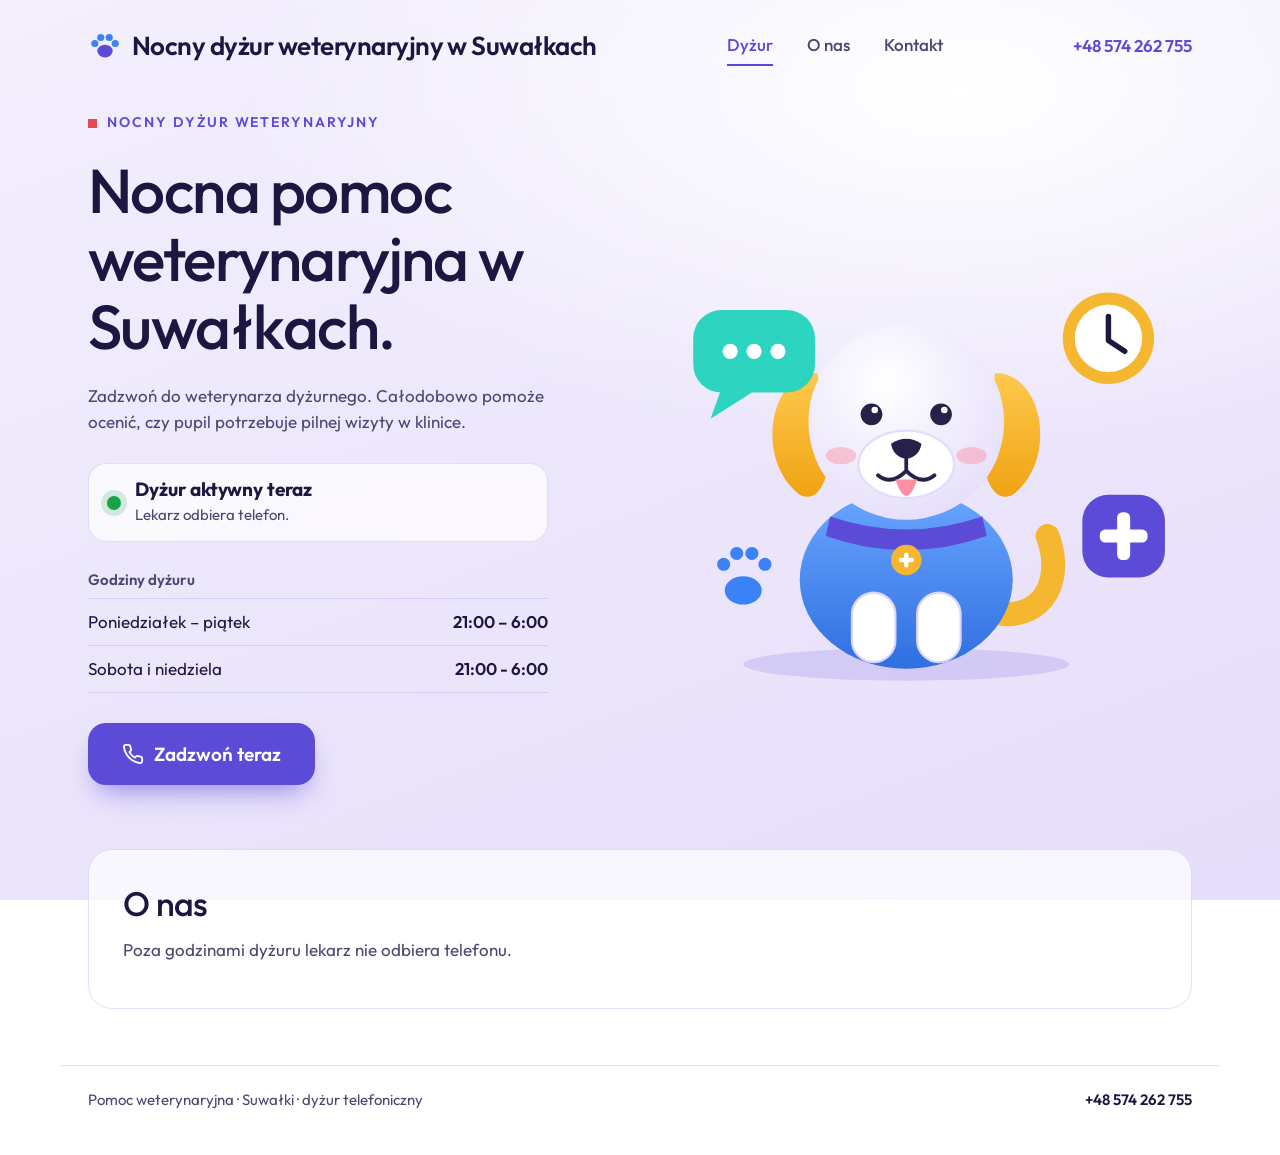
==== index.html @ 1a433df3 "Update index.html" ====
<!doctype html>
<html lang="pl">
<head>
<meta charset="utf-8">
<meta name="viewport" content="width=device-width, initial-scale=1">
<title>Nocny dyżur weterynaryjny – Suwałki – +48 574 262 755 | weterynarz całodobowo</title>
<meta name="description" content="Nocny dyżur weterynaryjny Suwałki | +48 574 262 755 | Pomoc dla zwierząt całodobowa Suwałki">
<link rel="icon" href="data:image/svg+xml,%3Csvg xmlns='http://www.w3.org/2000/svg' viewBox='0 0 100 100'%3E%3Ctext y='.9em' font-size='90'%3E%F0%9F%90%BE%3C/text%3E%3C/svg%3E">
<link rel="preconnect" href="https://fonts.googleapis.com">
<link rel="preconnect" href="https://fonts.gstatic.com" crossorigin>
<link href="https://fonts.googleapis.com/css2?family=Outfit:wght@400;500;600&display=swap" rel="stylesheet">
<link rel="stylesheet" href="style.css">
</head>
<body>

<div class="closed-bar" id="closed-bar" hidden>
  <div class="wrap">
    <strong>Poza godzinami dyżuru.</strong>
    <span>Następny dyżur: <span data-next></span>.</span>
    <a href="nieobecny.html">Pilny przypadek? Zobacz, co robić</a>
  </div>
</div>

<header>
  <div class="wrap">
    <a class="logo" href="./" aria-label="Strona główna">
      <svg viewBox="0 0 40 40" aria-hidden="true"><ellipse cx="20" cy="26" rx="9" ry="7.5" fill="#5b4bd6"/><circle cx="8" cy="17" r="4.2" fill="#3b82f6"/><circle cx="15" cy="10" r="4.2" fill="#3b82f6"/><circle cx="25" cy="10" r="4.2" fill="#3b82f6"/><circle cx="32" cy="17" r="4.2" fill="#3b82f6"/></svg>
      <span>Nocny dyżur weterynaryjny w Suwałkach</span>
    </a>
    <nav aria-label="Menu główne">
      <a href="#dyzur" aria-current="page">Dyżur</a>
      <a href="#o-nas">O nas</a>
      <a href="#kontakt">Kontakt</a>
    </nav>
    <a class="head-call" href="#kontakt" data-phone></a>
  </div>
</header>

<main>
  <div class="wrap">
    <section class="hero" id="dyzur">
      <div>
        <p class="eyebrow">Nocny dyżur weterynaryjny</p>
        <h1>Nocna pomoc weterynaryjna w Suwałkach.</h1>
        <p class="lead">Zadzwoń do weterynarza dyżurnego. Całodobowo pomoże ocenić, czy pupil potrzebuje pilnej wizyty w klinice.</p>

        <div class="status" id="status-pill" role="status" aria-live="polite">
          <span class="dot" aria-hidden="true"></span>
          <div><b>Sprawdzam dyżur…</b><span id="status-sub"></span></div>
        </div>

        <p class="hours-title">Godziny dyżuru</p>
        <ul class="hours" id="hours-list"></ul>

        <a class="btn" id="hero-call" href="#kontakt">
          <svg viewBox="0 0 24 24" fill="none" stroke="currentColor" stroke-width="2" stroke-linecap="round" stroke-linejoin="round" aria-hidden="true"><path d="M22 16.92v3a2 2 0 0 1-2.18 2 19.79 19.79 0 0 1-8.63-3.07 19.5 19.5 0 0 1-6-6 19.79 19.79 0 0 1-3.07-8.67A2 2 0 0 1 4.11 2h3a2 2 0 0 1 2 1.72 12.84 12.84 0 0 0 .7 2.81 2 2 0 0 1-.45 2.11L8.09 9.91a16 16 0 0 0 6 6l1.27-1.27a2 2 0 0 1 2.11-.45 12.84 12.84 0 0 0 2.81.7A2 2 0 0 1 22 16.92z"/></svg>
          <span>Zadzwoń teraz</span>
        </a>
      </div>

      <div class="art" aria-hidden="true">
        <svg viewBox="0 0 460 440">
          <defs>
            <linearGradient id="gb" x1="0" y1="0" x2="0" y2="1"><stop offset="0" stop-color="#6aa6ff"/><stop offset="1" stop-color="#2f6fe0"/></linearGradient>
            <linearGradient id="ge" x1="0" y1="0" x2="0" y2="1"><stop offset="0" stop-color="#ffc94d"/><stop offset="1" stop-color="#f0a313"/></linearGradient>
            <radialGradient id="gh" cx=".4" cy=".3" r=".8"><stop offset="0" stop-color="#fff"/><stop offset="1" stop-color="#e4dcfb"/></radialGradient>
          </defs>
          <ellipse cx="210" cy="418" rx="150" ry="15" fill="#5b4bd6" opacity=".16"/>
          <path class="tail" d="M300 372 C345 372 352 330 340 300" fill="none" stroke="#f5b72f" stroke-width="22" stroke-linecap="round"/>
          <ellipse cx="210" cy="340" rx="98" ry="82" fill="url(#gb)"/>
          <rect x="160" y="352" width="40" height="64" rx="20" fill="#fff" stroke="#dcd4f7" stroke-width="2"/>
          <rect x="220" y="352" width="40" height="64" rx="20" fill="#fff" stroke="#dcd4f7" stroke-width="2"/>
          <path d="M128 150C84 150 70 230 112 262c20 10 30-22 28-57z" fill="url(#ge)"/>
          <path d="M292 150c44 0 58 80 16 112-20 10-30-22-28-57z" fill="url(#ge)"/>
          <circle cx="210" cy="195" r="90" fill="url(#gh)"/>
          <ellipse cx="150" cy="226" rx="14" ry="8" fill="#ff8fa3" opacity=".45"/>
          <ellipse cx="270" cy="226" rx="14" ry="8" fill="#ff8fa3" opacity=".45"/>
          <circle cx="178" cy="188" r="10" fill="#26214a"/><circle cx="181" cy="184" r="3" fill="#fff"/>
          <circle cx="242" cy="188" r="10" fill="#26214a"/><circle cx="245" cy="184" r="3" fill="#fff"/>
          <ellipse cx="210" cy="234" rx="44" ry="31" fill="#fff" stroke="#e3dcfa" stroke-width="2"/>
          <path d="M196 215Q210 206 224 215Q222 227 210 229Q198 227 196 215Z" fill="#26214a"/>
          <path d="M210 229V240M210 240Q196 254 184 244M210 240Q224 254 236 244" fill="none" stroke="#26214a" stroke-width="3.5" stroke-linecap="round"/>
          <path d="M200 248Q210 278 220 248Z" fill="#ff8fa3"/>
          <path d="M140 282Q210 306 280 282L284 300Q210 326 136 300Z" fill="#5b4bd6"/>
          <circle cx="210" cy="322" r="14" fill="#f5b72f"/>
          <rect x="208" y="315" width="4" height="14" rx="2" fill="#fff"/><rect x="203" y="320" width="14" height="4" rx="2" fill="#fff"/>

          <g class="bob"><rect x="14" y="92" width="112" height="76" rx="26" fill="#2dd4bf"/><path d="M40 164 30 192 68 168Z" fill="#2dd4bf"/><circle cx="48" cy="130" r="7" fill="#fff"/><circle cx="70" cy="130" r="7" fill="#fff"/><circle cx="92" cy="130" r="7" fill="#fff"/></g>
          <g class="bob2"><circle cx="396" cy="118" r="42" fill="#f5b72f"/><circle cx="396" cy="118" r="31" fill="#fff"/><path d="M396 98V120L411 130" fill="none" stroke="#1b1740" stroke-width="5" stroke-linecap="round" stroke-linejoin="round"/></g>
          <g class="bob3"><rect x="372" y="262" width="76" height="76" rx="24" fill="#5b4bd6"/><rect x="404" y="278" width="12" height="44" rx="5" fill="#fff"/><rect x="388" y="294" width="44" height="12" rx="5" fill="#fff"/></g>
          <g class="bob2" fill="#3b82f6"><ellipse cx="60" cy="350" rx="17" ry="13"/><circle cx="42" cy="326" r="6"/><circle cx="54" cy="316" r="6"/><circle cx="68" cy="316" r="6"/><circle cx="80" cy="326" r="6"/></g>
        </svg>
      </div>
    </section>

    <section class="info" id="o-nas">
      <div class="card">
        <div>
          <h2>O nas</h2>
          <p data-closed-info>Suwalski Dyżur Weterynaryjny powstał w 2019 roku z inicjatywy lek. wet. Ewy Borejszo, jako odpowiedź na brak całodobowej opieki weterynaryjnej w Suwałkach. Weterynarze z różnych klinik współpracują, świadcząc usługi „nocnego weterynarza”. Niestety potrzeby są ogromne, a pomoc udzielana jest poza standardowymi godzinami pracy, jako dodatek. Dlatego prosimy o wyrozumiałość, gdy nie uda nam się pokryć wszystkich godzin lub odebrać wszystkich telefonów. Zrobimy jednak, co w naszej mocy, by pomóc Państwa pupilowi w nagłych przypadkach lub doradzić telefonicznie, co można zrobić samodzielnie do czasu otwarcia przychodni weterynaryjnej.</p>
          <p> </p>
        </div>
      </div>
    </section>
  </div>
</main>

<footer id="kontakt">
  <div class="wrap">
    <span><strong data-doctor></strong> Pomoc weterynaryjna · Suwałki · dyżur telefoniczny</span>
    <a href="#" data-phone></a>
  </div>
</footer>

<script src="config.js"></script>
<script src="availability.js"></script>
<script src="script.js"></script>
</body>
</html>
---- style.css ----
:root{
  --bg1:#f3effd;--bg2:#e6defa;--ink:#1b1740;--muted:#4a4670;
  --brand:#5b4bd6;--brand-dark:#4638b8;--blue:#3b82f6;--sun:#f5b72f;--mint:#2dd4bf;--alert:#e5484d;--ok:#16a34a;
  --card:rgba(255,255,255,.72);--line:rgba(91,75,214,.16);
}
*{box-sizing:border-box}
html{scroll-behavior:smooth}
body{margin:0;min-height:100vh;color:var(--ink);font-family:"Outfit",system-ui,-apple-system,"Segoe UI",sans-serif;font-size:17px;line-height:1.55;
  background:radial-gradient(1200px 600px at 75% 10%,#fff 0,transparent 60%),linear-gradient(160deg,var(--bg1),var(--bg2));background-attachment:fixed}
a{color:inherit}
:focus-visible{outline:3px solid var(--brand);outline-offset:3px;border-radius:8px}
.wrap{max-width:1160px;margin:0 auto;padding:0 28px}

/* pasek poza dyżurem */
.closed-bar{background:#2a1f5c;color:#fff;font-size:15px;padding:10px 0}
.closed-bar .wrap{display:flex;gap:6px 14px;flex-wrap:wrap;align-items:center}
.closed-bar a{font-weight:600;text-underline-offset:3px}
.closed-bar[hidden]{display:none}

header .wrap{display:flex;align-items:center;justify-content:space-between;padding-top:26px;padding-bottom:10px}
.logo{display:flex;align-items:center;gap:10px;font-weight:600;font-size:26px;text-decoration:none;letter-spacing:-.02em}
.logo svg{width:34px;height:34px}
nav{display:flex;gap:34px}
nav a{text-decoration:none;font-weight:500;color:var(--muted);padding:6px 0;border-bottom:2px solid transparent}
nav a:hover,nav a[aria-current]{color:var(--brand);border-color:var(--brand)}
.head-call{font-weight:600;color:var(--brand);text-decoration:none;white-space:nowrap}

/* hero */
.hero{display:grid;grid-template-columns:1.05fr 1fr;gap:20px;align-items:center;padding:36px 0 30px}
.eyebrow{display:flex;align-items:center;gap:10px;font-weight:600;font-size:14px;letter-spacing:.14em;text-transform:uppercase;color:var(--brand);margin:0 0 22px}
.eyebrow::before{content:"";width:9px;height:9px;background:var(--alert)}
h1{font-size:clamp(38px,5.4vw,62px);line-height:1.1;font-weight:500;letter-spacing:-.025em;margin:0 0 22px;max-width:14ch}
.lead{color:var(--muted);max-width:46ch;margin:0 0 28px}
.btn{display:inline-flex;align-items:center;justify-content:center;gap:10px;background:var(--brand);color:#fff;font:600 19px/1 "Outfit",system-ui,sans-serif;
  text-decoration:none;padding:20px 34px;border-radius:18px;box-shadow:0 14px 28px -10px rgba(91,75,214,.65);transition:transform .15s,background .15s}
.btn:hover{background:var(--brand-dark);transform:translateY(-2px)}
.btn-muted{background:#fff;color:var(--brand);box-shadow:inset 0 0 0 2px var(--brand)}
.btn-muted:hover{background:#f3f0ff}
.btn svg{width:22px;height:22px}

.status{display:flex;align-items:center;gap:14px;background:var(--card);border:1px solid var(--line);border-radius:18px;padding:14px 18px;margin:0 0 26px;max-width:460px;backdrop-filter:blur(6px)}
.dot{flex:none;width:14px;height:14px;border-radius:50%;background:var(--muted)}
html[data-status=open] .dot{background:var(--ok);box-shadow:0 0 0 6px rgba(22,163,74,.18)}
html[data-status=closed] .dot{background:var(--alert);box-shadow:0 0 0 6px rgba(229,72,77,.16)}
.status b{display:block;font-size:19px;line-height:1.2}
.status span{color:var(--muted);font-size:15px}

.hours{list-style:none;margin:0 0 30px;padding:0;max-width:460px;border-top:1px solid var(--line)}
.hours li{display:flex;justify-content:space-between;gap:16px;padding:10px 0;border-bottom:1px solid var(--line)}
.hours strong{font-weight:600}
.hours-title{font-size:15px;font-weight:600;color:var(--muted);margin:0 0 6px}
.doctor{margin:22px 0 0;color:var(--muted);font-size:16px}
.doctor strong{color:var(--ink)}

/* zwierzak */
.art{position:relative;justify-self:center;width:100%;max-width:500px}
.art svg{width:100%;height:auto;display:block;overflow:visible}
.bob{animation:bob 6s ease-in-out infinite}
.bob2{animation:bob 7s ease-in-out -2s infinite}
.bob3{animation:bob 5.5s ease-in-out -4s infinite}
@keyframes bob{50%{transform:translateY(-9px)}}
.tail{transform-origin:318px 330px;animation:wag 1.6s ease-in-out infinite}
@keyframes wag{50%{transform:rotate(14deg)}}
@media (prefers-reduced-motion:reduce){.bob,.bob2,.bob3,.tail{animation:none}html{scroll-behavior:auto}.btn{transition:none}}

/* sekcje */
section.info{padding:34px 0 20px}
.card{background:var(--card);border:1px solid var(--line);border-radius:24px;padding:34px;display:grid;grid-template-columns:1.2fr 1fr;gap:30px;align-items:center}
.card h2{font-size:clamp(26px,3.2vw,34px);line-height:1.2;font-weight:500;letter-spacing:-.02em;margin:0 0 12px}
.card p{margin:0 0 10px;color:var(--muted)}
.alt-phone{font-size:26px;font-weight:600;color:var(--brand);text-decoration:none}
footer{padding:36px 0 44px;color:var(--muted);font-size:15px}
footer .wrap{display:flex;justify-content:space-between;gap:12px;flex-wrap:wrap;border-top:1px solid var(--line);padding-top:22px}
footer a{font-weight:600;text-decoration:none;color:var(--ink)}

/* strona nieobecny */
.away{max-width:720px;margin:0 auto;padding:40px 28px 20px;text-align:left}
.away h1{max-width:none;font-size:clamp(34px,5vw,52px)}
.urgent{background:#fff;border:2px solid var(--alert);border-radius:22px;padding:28px;margin:30px 0}
.urgent h2{margin:0 0 8px;font-size:24px;font-weight:600}
.urgent ul{margin:12px 0 22px;padding-left:20px;color:var(--muted)}
.urgent li{margin:4px 0}
.notice-open{background:#e8f8ee;border:1px solid #9bd8b0;border-radius:16px;padding:16px 20px;margin:0 0 24px;display:flex;gap:16px;align-items:center;justify-content:space-between;flex-wrap:wrap}
.notice-open[hidden],#next-line[hidden]{display:none}

@media (max-width:860px){
  .wrap{padding:0 20px}
  nav{display:none}
  .hero{grid-template-columns:1fr;padding-top:20px}
  .art{max-width:380px;order:-1}
  h1{max-width:none}
  .card{grid-template-columns:1fr;padding:24px}
  .btn{width:100%}
}
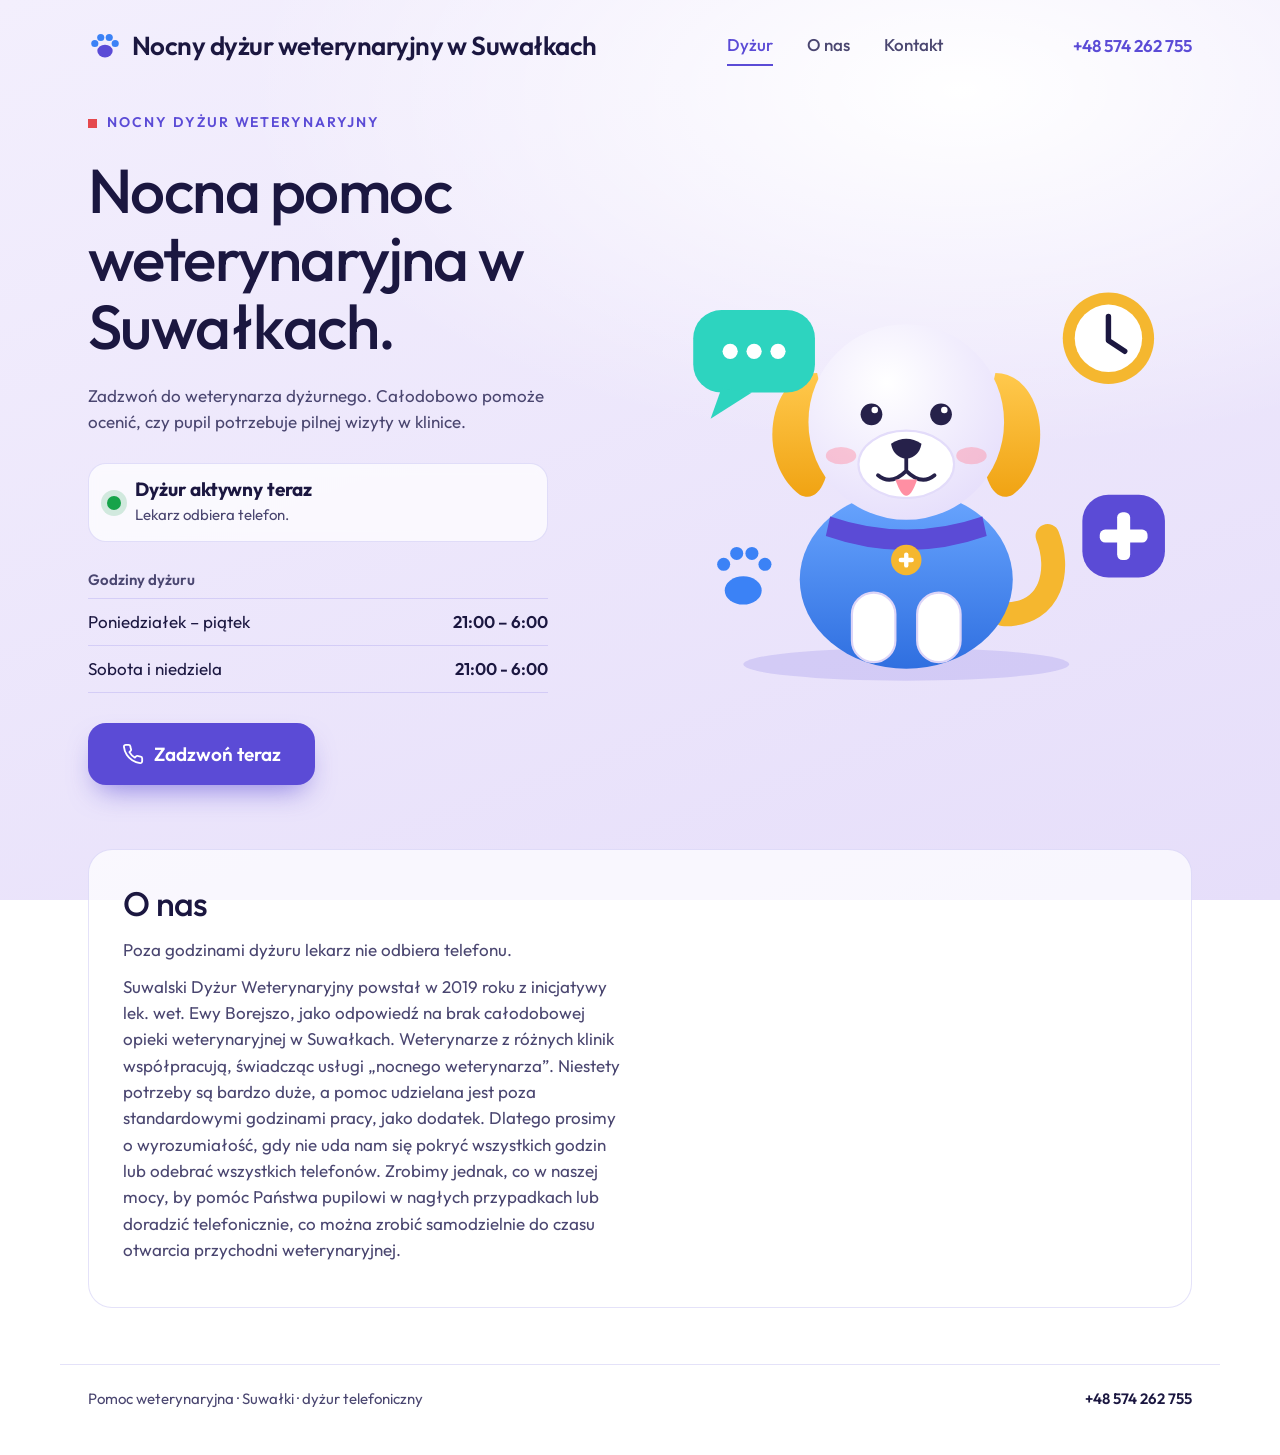
==== commit 8237417e: "Remove redundant paragraph in index.html" ====
--- a/index.html
+++ b/index.html
@@ -17,7 +17,6 @@
   <div class="wrap">
     <strong>Poza godzinami dyżuru.</strong>
     <span>Następny dyżur: <span data-next></span>.</span>
-    <a href="nieobecny.html">Pilny przypadek? Zobacz, co robić</a>
   </div>
 </div>
 
@@ -97,7 +96,8 @@
       <div class="card">
         <div>
           <h2>O nas</h2>
-          <p data-closed-info>Suwalski Dyżur Weterynaryjny powstał w 2019 roku z inicjatywy lek. wet. Ewy Borejszo, jako odpowiedź na brak całodobowej opieki weterynaryjnej w Suwałkach. Weterynarze z różnych klinik współpracują, świadcząc usługi „nocnego weterynarza”. Niestety potrzeby są ogromne, a pomoc udzielana jest poza standardowymi godzinami pracy, jako dodatek. Dlatego prosimy o wyrozumiałość, gdy nie uda nam się pokryć wszystkich godzin lub odebrać wszystkich telefonów. Zrobimy jednak, co w naszej mocy, by pomóc Państwa pupilowi w nagłych przypadkach lub doradzić telefonicznie, co można zrobić samodzielnie do czasu otwarcia przychodni weterynaryjnej.</p>
+          <p data-closed-info> </p>
+          <p class="lead">Suwalski Dyżur Weterynaryjny powstał w 2019 roku z inicjatywy lek. wet. Ewy Borejszo, jako odpowiedź na brak całodobowej opieki weterynaryjnej w Suwałkach. Weterynarze z różnych klinik współpracują, świadcząc usługi „nocnego weterynarza”. Niestety potrzeby są bardzo duże, a pomoc udzielana jest poza standardowymi godzinami pracy, jako dodatek. Dlatego prosimy o wyrozumiałość, gdy nie uda nam się pokryć wszystkich godzin lub odebrać wszystkich telefonów. Zrobimy jednak, co w naszej mocy, by pomóc Państwa pupilowi w nagłych przypadkach lub doradzić telefonicznie, co można zrobić samodzielnie do czasu otwarcia przychodni weterynaryjnej.</p>
           <p> </p>
         </div>
       </div>
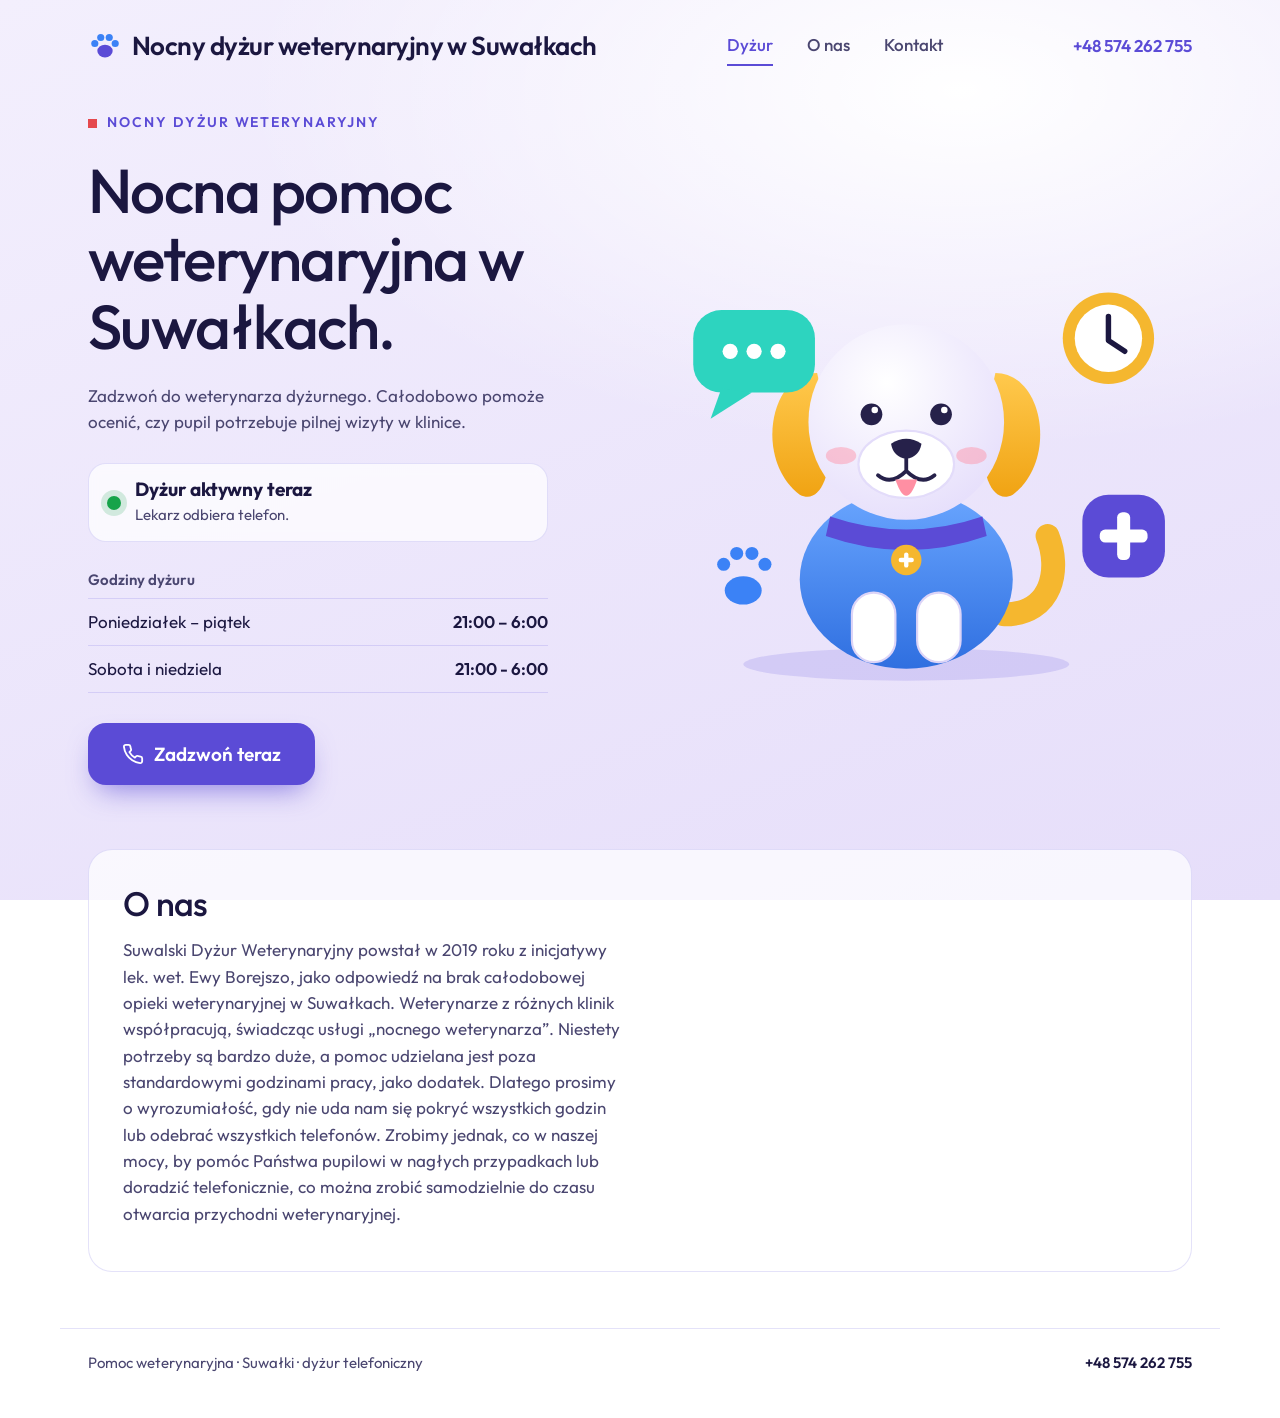
==== commit 997afce5: "Update index.html" ====
--- a/index.html
+++ b/index.html
@@ -96,7 +96,6 @@
       <div class="card">
         <div>
           <h2>O nas</h2>
-          <p data-closed-info> </p>
           <p class="lead">Suwalski Dyżur Weterynaryjny powstał w 2019 roku z inicjatywy lek. wet. Ewy Borejszo, jako odpowiedź na brak całodobowej opieki weterynaryjnej w Suwałkach. Weterynarze z różnych klinik współpracują, świadcząc usługi „nocnego weterynarza”. Niestety potrzeby są bardzo duże, a pomoc udzielana jest poza standardowymi godzinami pracy, jako dodatek. Dlatego prosimy o wyrozumiałość, gdy nie uda nam się pokryć wszystkich godzin lub odebrać wszystkich telefonów. Zrobimy jednak, co w naszej mocy, by pomóc Państwa pupilowi w nagłych przypadkach lub doradzić telefonicznie, co można zrobić samodzielnie do czasu otwarcia przychodni weterynaryjnej.</p>
           <p> </p>
         </div>
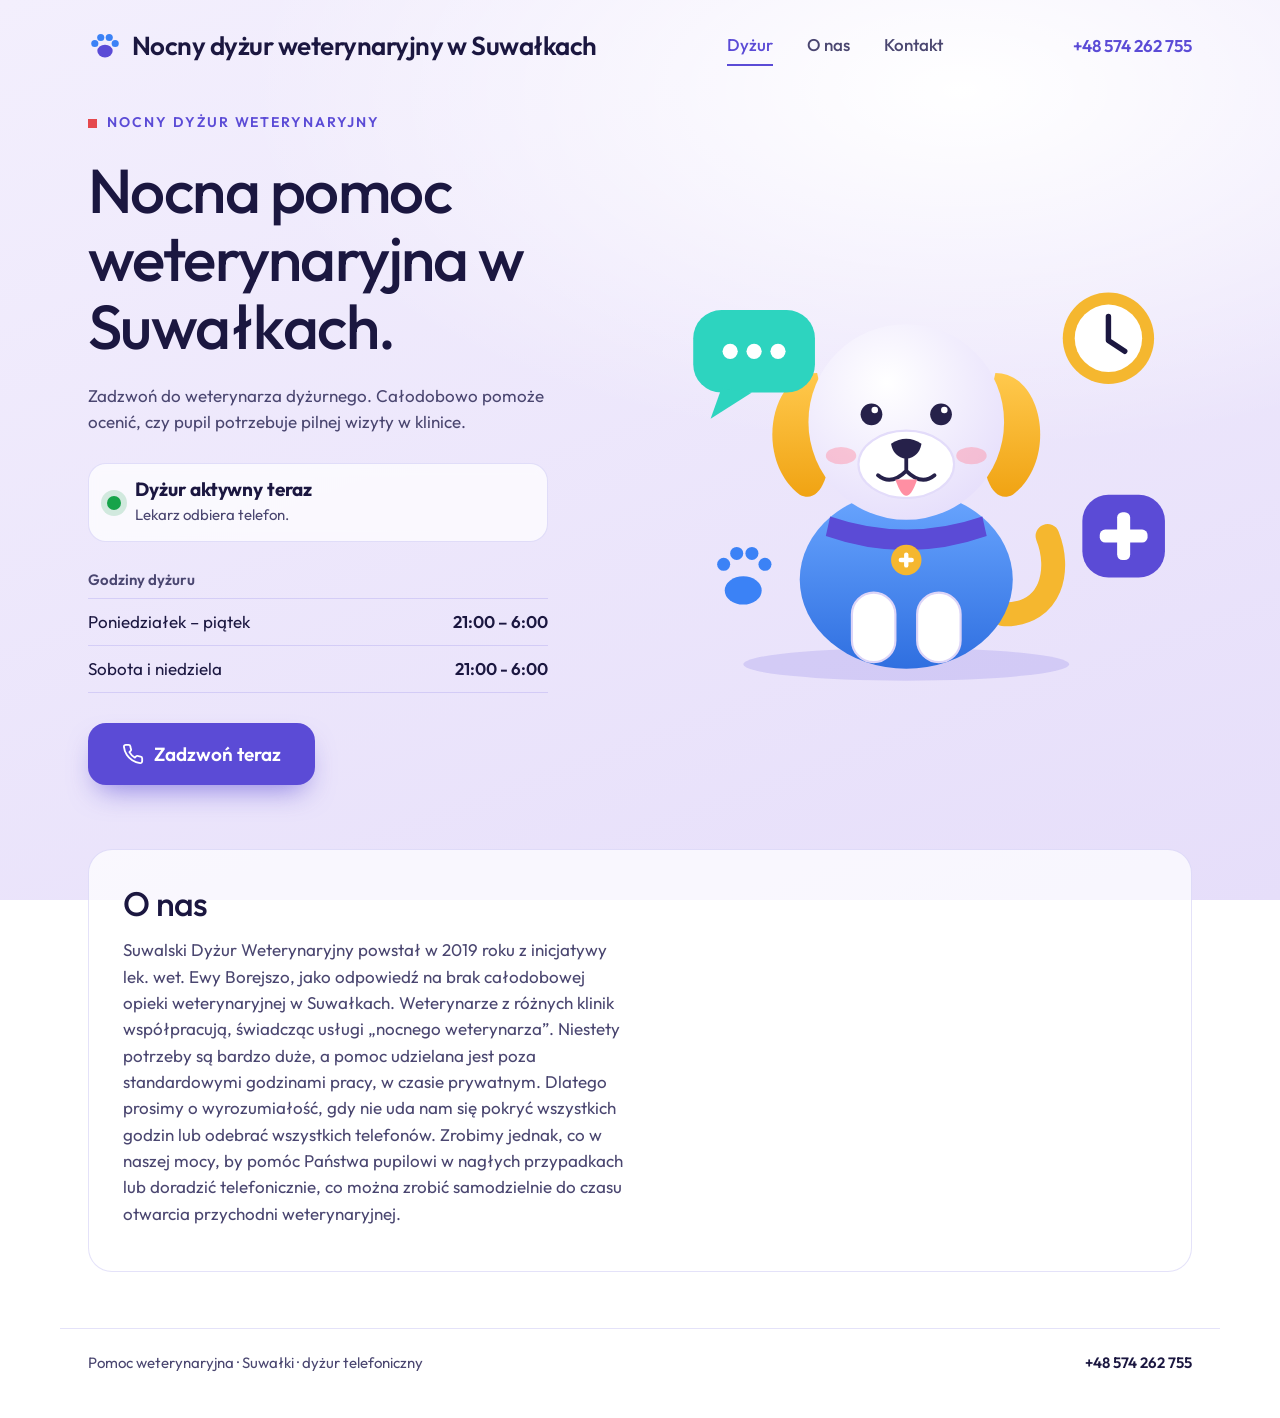
==== commit 8993e1cb: "Update description text in index.html" ====
--- a/index.html
+++ b/index.html
@@ -96,8 +96,7 @@
       <div class="card">
         <div>
           <h2>O nas</h2>
-          <p class="lead">Suwalski Dyżur Weterynaryjny powstał w 2019 roku z inicjatywy lek. wet. Ewy Borejszo, jako odpowiedź na brak całodobowej opieki weterynaryjnej w Suwałkach. Weterynarze z różnych klinik współpracują, świadcząc usługi „nocnego weterynarza”. Niestety potrzeby są bardzo duże, a pomoc udzielana jest poza standardowymi godzinami pracy, jako dodatek. Dlatego prosimy o wyrozumiałość, gdy nie uda nam się pokryć wszystkich godzin lub odebrać wszystkich telefonów. Zrobimy jednak, co w naszej mocy, by pomóc Państwa pupilowi w nagłych przypadkach lub doradzić telefonicznie, co można zrobić samodzielnie do czasu otwarcia przychodni weterynaryjnej.</p>
-          <p> </p>
+          <p class="lead">Suwalski Dyżur Weterynaryjny powstał w 2019 roku z inicjatywy lek. wet. Ewy Borejszo, jako odpowiedź na brak całodobowej opieki weterynaryjnej w Suwałkach. Weterynarze z różnych klinik współpracują, świadcząc usługi „nocnego weterynarza”. Niestety potrzeby są bardzo duże, a pomoc udzielana jest poza standardowymi godzinami pracy, w czasie prywatnym. Dlatego prosimy o wyrozumiałość, gdy nie uda nam się pokryć wszystkich godzin lub odebrać wszystkich telefonów. Zrobimy jednak, co w naszej mocy, by pomóc Państwa pupilowi w nagłych przypadkach lub doradzić telefonicznie, co można zrobić samodzielnie do czasu otwarcia przychodni weterynaryjnej.</p>
         </div>
       </div>
     </section>
--- a/style.css
+++ b/style.css
@@ -91,4 +91,7 @@
   h1{max-width:none}
   .card{grid-template-columns:1fr;padding:24px}
   .btn{width:100%}
+
+#o-nas .card{grid-template-columns:1fr}
+#o-nas .lead{max-width:none}
 }
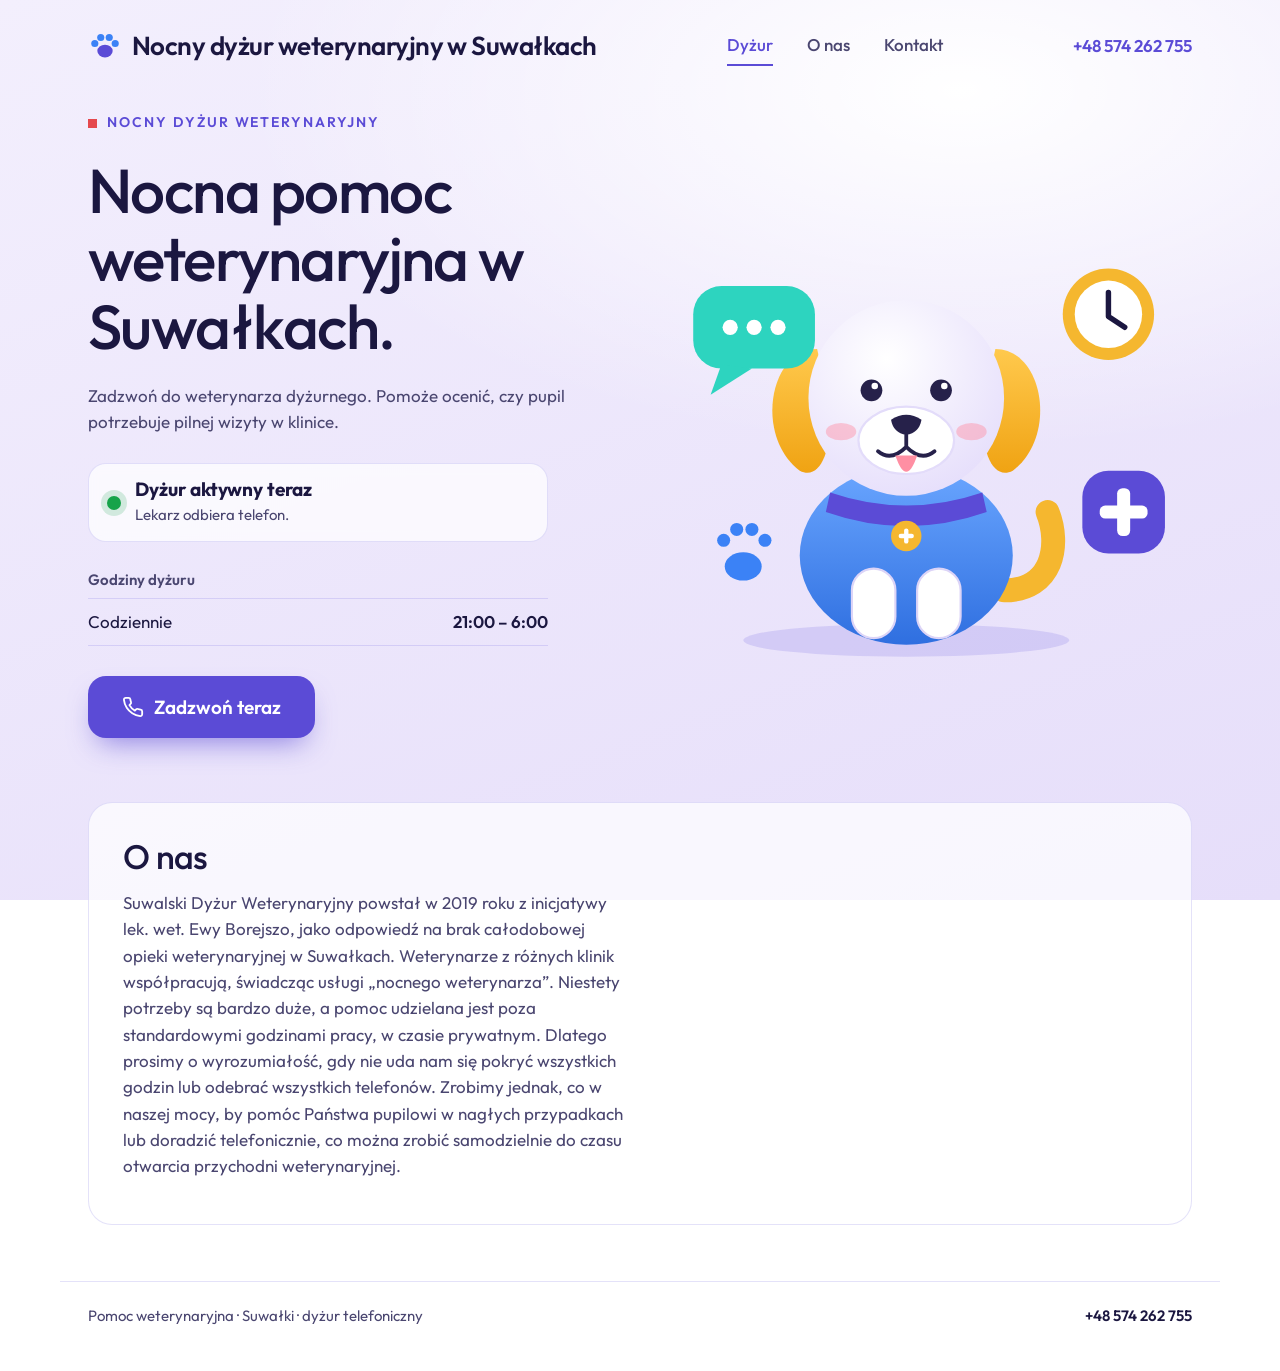
==== commit cd0f60d2: "Update lead paragraph for clarity" ====
--- a/index.html
+++ b/index.html
@@ -41,7 +41,7 @@
       <div>
         <p class="eyebrow">Nocny dyżur weterynaryjny</p>
         <h1>Nocna pomoc weterynaryjna w Suwałkach.</h1>
-        <p class="lead">Zadzwoń do weterynarza dyżurnego. Całodobowo pomoże ocenić, czy pupil potrzebuje pilnej wizyty w klinice.</p>
+        <p class="lead">Zadzwoń do weterynarza dyżurnego. Pomoże ocenić, czy pupil potrzebuje pilnej wizyty w klinice.</p>
 
         <div class="status" id="status-pill" role="status" aria-live="polite">
           <span class="dot" aria-hidden="true"></span>
